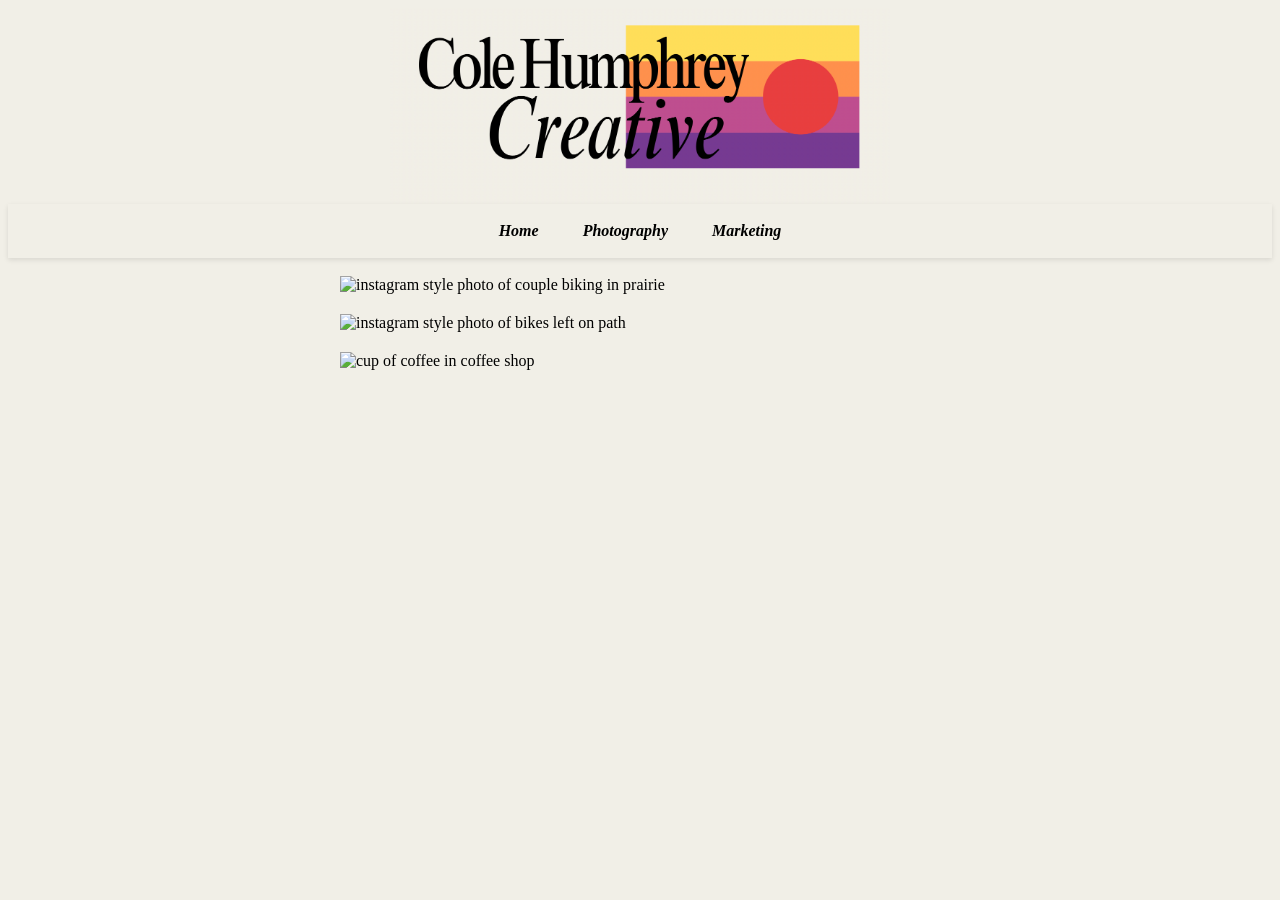
==== marketing.html @ 11e6feb9 "Create marketing.html" ====
<!DOCTYPE html>
<html lang="en">
<head>
    <meta charset="UTF-8">
    <meta name="viewport" content="width=device-width, initial-scale=1.0">
    <title>Marketing</title>
    <link rel="stylesheet" href="styles.css">
</head>

<body>
    <div class="centered-container">
         <img src="images/hero.png" alt="Logo and title" width="500">
    </div>
   
    <nav>
        <div class="nav-logo">
            <a href="index.html">
                <img src="images/logo1.png" alt="Logo" class="logo">
            </a>
        </div>
    
    <div class="nav-links">   
        <a href="index.html">Home</a>
        <a href="photography.html">Photography</a>
        <a href="marketing.html">Marketing</a>
    </div>
    </nav>

    <br>

<div class="photos">
    <img src="images/divvy1.jpg" alt="instagram style photo of couple biking in prairie" width="600">
    
    <img src="images/divvy2.jpg" alt="instagram style photo of bikes left on path" width="600">

    <img src="images/Coffee3.jpg" alt="cup of coffee in coffee shop" width="600">

</div>

<script>
  window.addEventListener('scroll', function () {
    const logo = document.querySelector('.nav-logo');
    if (window.scrollY > 160) {
      logo.classList.add('visible');
    } else {
      logo.classList.remove('visible');
    }
  });
</script>
---- styles.css ----
nav {
            position: sticky;
            top: 0; 
            background-color: #f1efe7;
            box-shadow: 0 2px 5px rgba(0,0,0,0.1);
            padding: 10px 20px;  
            z-index: 1000;

            display:flex;
            justify-content: center; /* centers nav links horizontally */
            align-items: center; /* vertically centers nav links */
         
        }

        .nav-logo {
            position: absolute;
            left: 10px;
            opacity: 0;
            transition: opacity 0.3s ease;
            pointer-events: none; /* prevent accidental clicks when hidden */
            }

        .nav-logo.visible {
            opacity: 1;
            pointer-events: auto;
        }

        .logo {
            height: 35px;  /* Adjust size as needed */
        }

        .nav-links {
            display: flex;
            gap: 20px;  
        }

        .nav-links a {
            text-decoration: none;
            color: black;             /* Text color */
            font-weight: bold;
            padding: 8px 12px;       /* Space around text */
            font-style: italic;
            border-radius: 4px; 
            }

        .nav-links a:hover {
            background-color: #d2b48c;  /* Slightly darker tan on hover */
            color: white;
                }

        body {
            background-color: #f1efe7;
        }
        .centered-container {
            display: flex;
            justify-content: center;  /* centers horizontally */
            align-items: flex-start;  /* aligns items at the top (no vertical centering) */
            height: auto; 
        }
        h1 {
            color:black;
            font-size: x-large;
            font-style: italic;
            margin-bottom: 20px; 
            margin-top: 20px; 
        }

        .photos {
            display: flex;
            flex-wrap: wrap; /* optional: allows images to wrap if screen is narrow */
            gap: 20px; /* optional: space between photos */
            flex-direction: column;
            justify-content: center;
            align-items: center;
            width: 100%;
        }

        .intro-text {
            max-width: 800px;
            margin: 20px auto;
            padding: 0 20px;
            font-size: 18px;
            line-height: 1.6;
            color: #000000;
        }
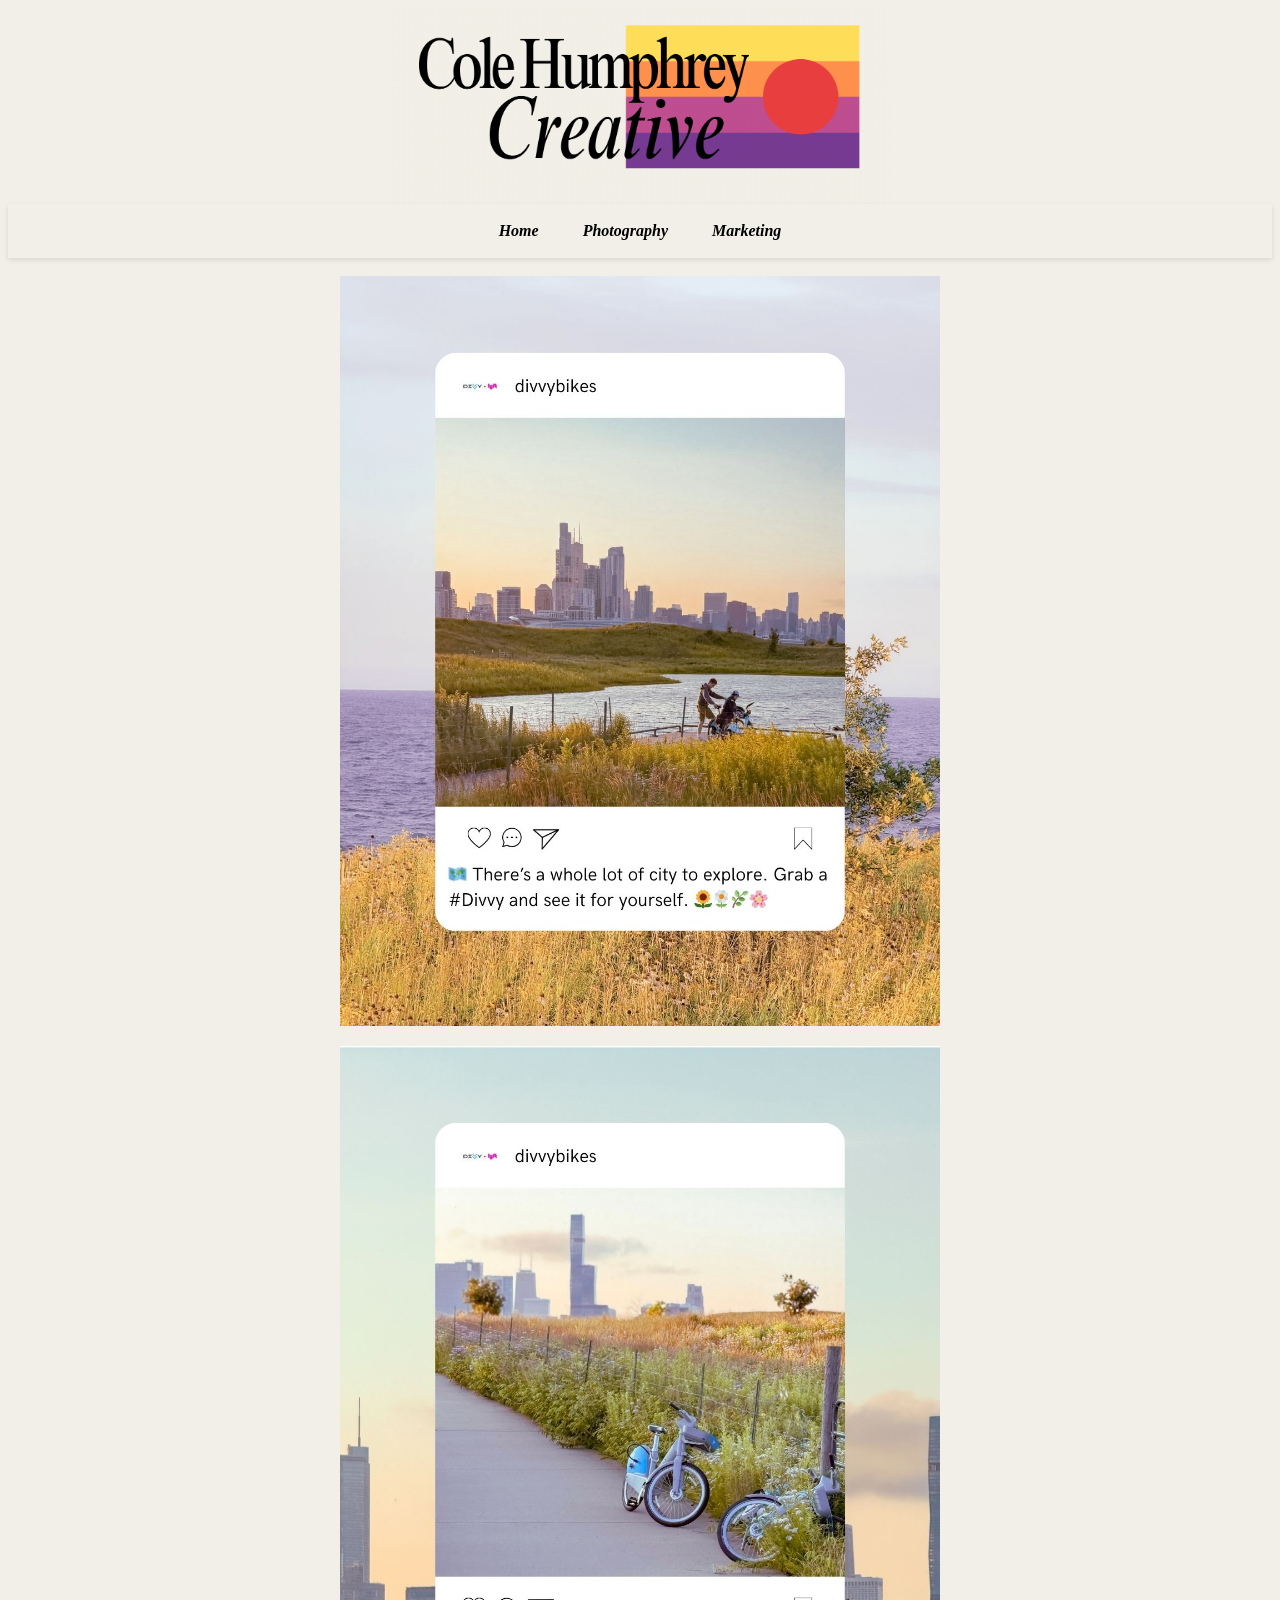
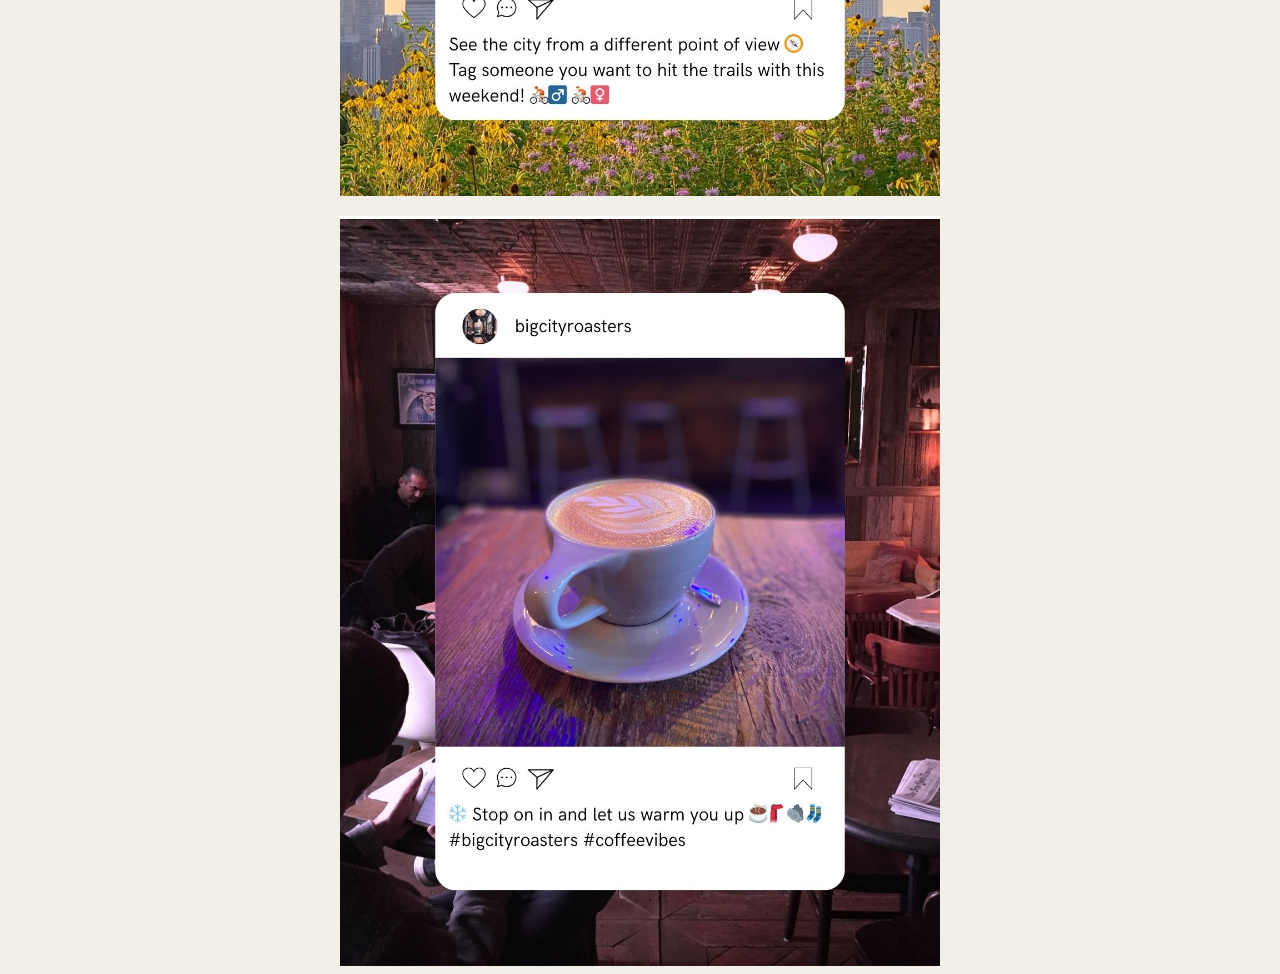
==== commit fc642824: "Update marketing.html changed C to c on coffee3.jpg" ====
--- a/marketing.html
+++ b/marketing.html
@@ -33,7 +33,7 @@
     
     <img src="images/divvy2.jpg" alt="instagram style photo of bikes left on path" width="600">
 
-    <img src="images/Coffee3.jpg" alt="cup of coffee in coffee shop" width="600">
+    <img src="images/coffee3.jpg" alt="cup of coffee in coffee shop" width="600">
 
 </div>
 
--- a/styles.css
+++ b/styles.css
@@ -8,8 +8,8 @@
             z-index: 1000;
 
             display:flex;
-            justify-content: center; /* centers nav links horizontally */
-            align-items: center; /* vertically centers nav links */
+            justify-content: center; 
+            align-items: center; 
          
         }
 
@@ -18,7 +18,7 @@
             left: 10px;
             opacity: 0;
             transition: opacity 0.3s ease;
-            pointer-events: none; /* prevent accidental clicks when hidden */
+            pointer-events: none; 
             }
 
         .nav-logo.visible {
@@ -27,7 +27,7 @@
         }
 
         .logo {
-            height: 35px;  /* Adjust size as needed */
+            height: 35px; 
         }
 
         .nav-links {
@@ -37,15 +37,15 @@
 
         .nav-links a {
             text-decoration: none;
-            color: black;             /* Text color */
+            color: black;   
             font-weight: bold;
-            padding: 8px 12px;       /* Space around text */
+            padding: 8px 12px;   
             font-style: italic;
             border-radius: 4px; 
             }
 
         .nav-links a:hover {
-            background-color: #d2b48c;  /* Slightly darker tan on hover */
+            background-color: #d2b48c; 
             color: white;
                 }
 
@@ -54,8 +54,8 @@
         }
         .centered-container {
             display: flex;
-            justify-content: center;  /* centers horizontally */
-            align-items: flex-start;  /* aligns items at the top (no vertical centering) */
+            justify-content: center; 
+            align-items: flex-start; 
             height: auto; 
         }
         h1 {
@@ -68,8 +68,8 @@
 
         .photos {
             display: flex;
-            flex-wrap: wrap; /* optional: allows images to wrap if screen is narrow */
-            gap: 20px; /* optional: space between photos */
+            flex-wrap: wrap;
+            gap: 20px;
             flex-direction: column;
             justify-content: center;
             align-items: center;
@@ -84,3 +84,20 @@
             line-height: 1.6;
             color: #000000;
         }
+
+        .head-shot {
+            display: flex;
+            gap: 20px;
+            align-items: center;
+            justify-content: center;
+            margin-top: 20px;
+            margin-left: 200px;
+            max-width: 800px;
+            font-size: larger;
+            text-align: justify;
+            background-color: white;
+            padding-left: 20px;
+            padding-right: 20px;
+            box-shadow: 0 2px 10px rgba(0, 0, 0, 0.1);
+
+        }
